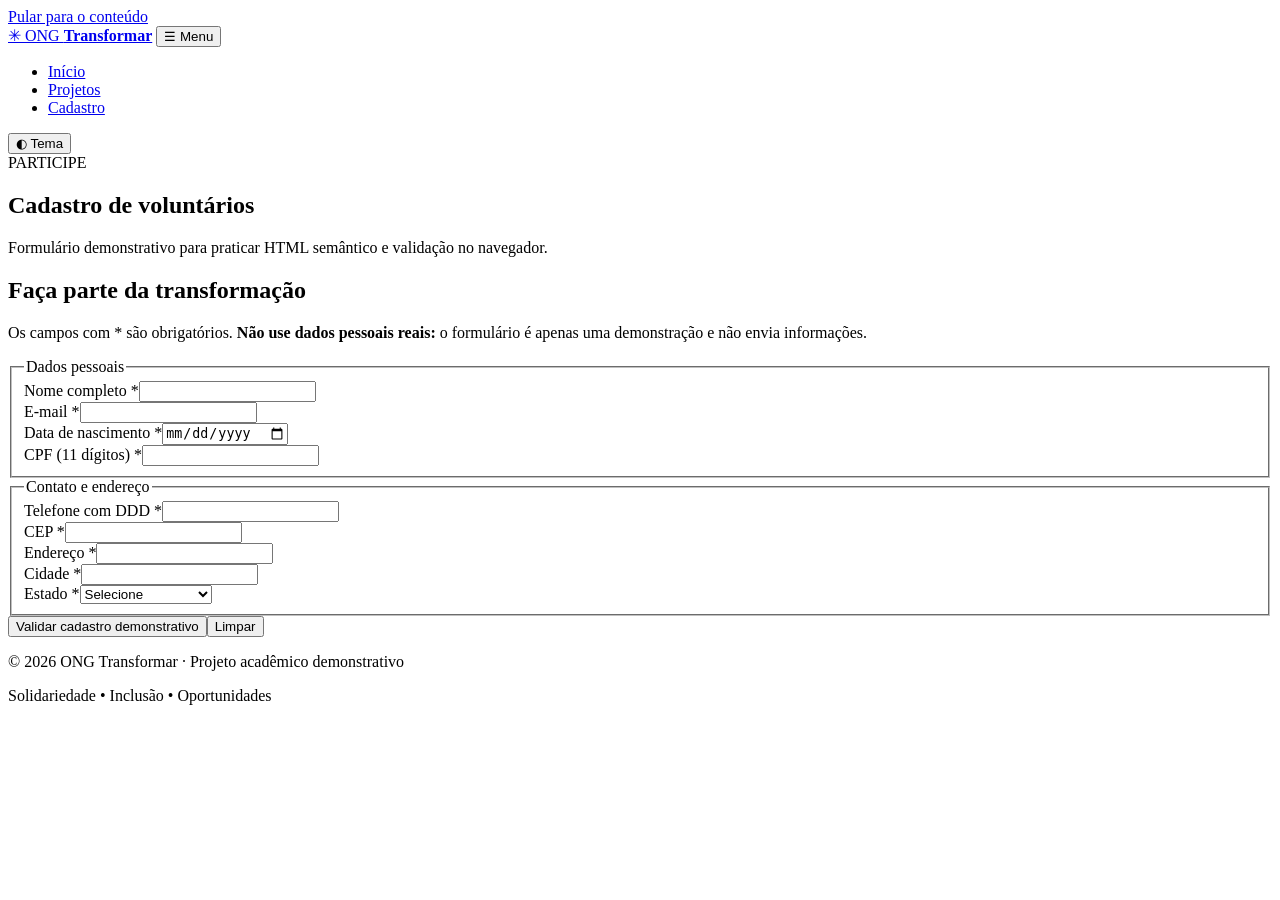
==== cadastro.html @ 96d92989 "feat: adiciona versão inicial da ONG Transformar" ====
<!doctype html>
<html lang="pt-BR">
<head>
<meta charset="utf-8">
<meta name="viewport" content="width=device-width, initial-scale=1">
<meta name="description" content="Conheça os projetos sociais e as oportunidades de voluntariado da ONG Transformar.">
<title>Cadastro | ONG Transformar</title>
<link rel="stylesheet" href="css/style.css">
<script src="js/main.js" defer></script>
</head>
<body>
<a class="skip-link" href="#conteudo">Pular para o conteúdo</a>
<header class="site-header"><div class="container header-inner">
<a class="brand" href="index.html" aria-label="ONG Transformar — página inicial"><span class="brand-icon" aria-hidden="true">✳</span> ONG <strong>Transformar</strong></a>
<button class="menu-toggle" type="button" aria-controls="menu-principal" aria-expanded="false">☰ <span>Menu</span></button>
<nav id="menu-principal" aria-label="Navegação principal"><ul class="nav-list">
<li><a href="index.html" >Início</a></li><li><a href="projetos.html" >Projetos</a></li><li><a href="cadastro.html" aria-current="page">Cadastro</a></li></ul></nav>
<button class="theme-toggle" type="button" aria-label="Ativar modo escuro" aria-pressed="false">◐ <span>Tema</span></button>
</div></header>
<main id="conteudo"><section class="page-heading"><div class="container"><span class="eyebrow">PARTICIPE</span><h1>Cadastro de voluntários</h1><p>Formulário demonstrativo para praticar HTML semântico e validação no navegador.</p></div></section><section class="section container"><div class="form-shell"><h2>Faça parte da transformação</h2><p>Os campos com * são obrigatórios. <strong>Não use dados pessoais reais:</strong> o formulário é apenas uma demonstração e não envia informações.</p><form id="cadastro-form" action="#" method="post" novalidate><fieldset><legend>Dados pessoais</legend><div class="form-grid"><div class="field full"><label for="nome">Nome completo *</label><input id="nome" name="nome" type="text" autocomplete="name" minlength="3" required><span class="error" id="erro-nome"></span></div><div class="field"><label for="email">E-mail *</label><input id="email" name="email" type="email" autocomplete="email" required><span class="error" id="erro-email"></span></div><div class="field"><label for="nascimento">Data de nascimento *</label><input id="nascimento" name="nascimento" type="date" required><span class="error" id="erro-nascimento"></span></div><div class="field"><label for="cpf">CPF (11 dígitos) *</label><input id="cpf" name="cpf" type="text" inputmode="numeric" pattern="[0-9]{11}" maxlength="11" title="Digite 11 números, sem pontos ou traços" required><span class="error" id="erro-cpf"></span></div></div></fieldset><fieldset><legend>Contato e endereço</legend><div class="form-grid"><div class="field"><label for="telefone">Telefone com DDD *</label><input id="telefone" name="telefone" type="tel" inputmode="numeric" pattern="[0-9]{10,11}" maxlength="11" title="Digite 10 ou 11 números, sem pontuação" required><span class="error" id="erro-telefone"></span></div><div class="field"><label for="cep">CEP *</label><input id="cep" name="cep" type="text" inputmode="numeric" pattern="[0-9]{8}" maxlength="8" title="Digite 8 números, sem hífen" required><span class="error" id="erro-cep"></span></div><div class="field full"><label for="endereco">Endereço *</label><input id="endereco" name="endereco" type="text" autocomplete="street-address" required><span class="error" id="erro-endereco"></span></div><div class="field"><label for="cidade">Cidade *</label><input id="cidade" name="cidade" type="text" autocomplete="address-level2" required><span class="error" id="erro-cidade"></span></div><div class="field"><label for="estado">Estado *</label><select id="estado" name="estado" autocomplete="address-level1" required><option value="">Selecione</option><option value="SP">São Paulo</option><option value="RJ">Rio de Janeiro</option><option value="MG">Minas Gerais</option><option value="PR">Paraná</option><option value="BA">Bahia</option><option value="RS">Rio Grande do Sul</option><option value="SC">Santa Catarina</option><option value="OUTRO">Outro</option></select><span class="error" id="erro-estado"></span></div></div></fieldset><div class="form-actions"><button class="button" type="submit">Validar cadastro demonstrativo</button><button class="button button-outline" type="reset">Limpar</button></div></form></div></section><div id="success-dialog" class="dialog-backdrop" hidden><div class="dialog" role="dialog" aria-modal="true" aria-labelledby="dialog-title" aria-describedby="dialog-desc"><h2 id="dialog-title">Formulário validado!</h2><p id="dialog-desc">Os dados de demonstração passaram pela validação do navegador. Nenhuma informação foi enviada ou armazenada.</p><button class="button" id="close-dialog" type="button">Fechar</button></div></div></main>
<footer class="site-footer"><div class="container footer-inner"><p>© 2026 ONG Transformar · Projeto acadêmico demonstrativo</p><p>Solidariedade • Inclusão • Oportunidades</p></div></footer>
<div id="toast" class="toast" role="status" aria-live="polite" hidden></div>
</body></html>
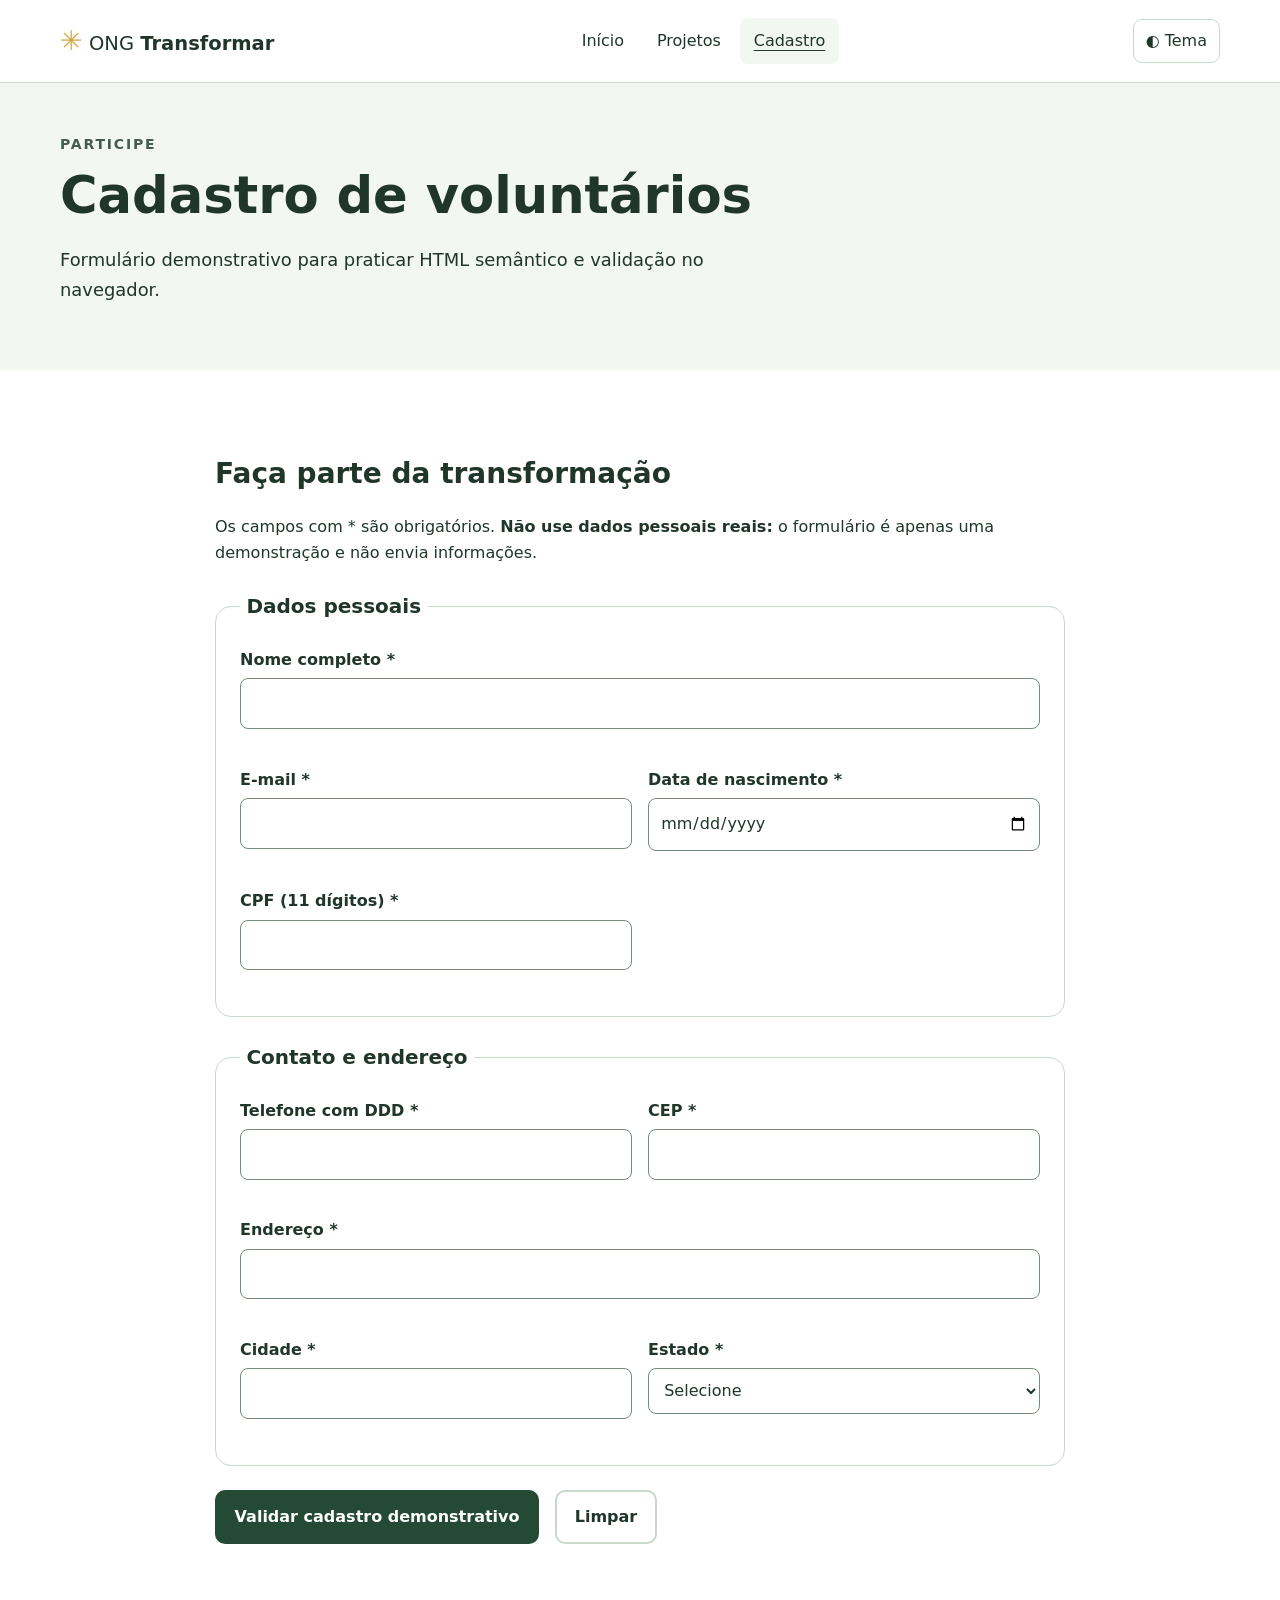
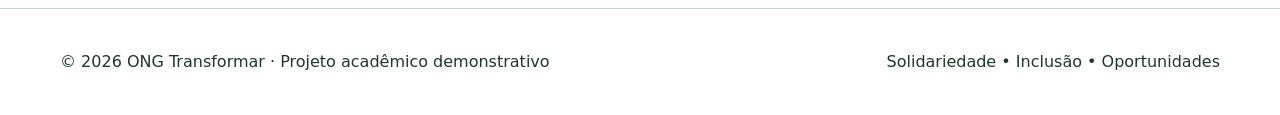
==== commit a8850923: "Add files via upload" ====
--- a/cadastro.html
+++ b/cadastro.html
@@ -5,8 +5,8 @@
 <meta name="viewport" content="width=device-width, initial-scale=1">
 <meta name="description" content="Conheça os projetos sociais e as oportunidades de voluntariado da ONG Transformar.">
 <title>Cadastro | ONG Transformar</title>
-<link rel="stylesheet" href="css/style.css">
-<script src="js/main.js" defer></script>
+<link rel="stylesheet" href="style.css">
+<script src="main.js" defer></script>
 </head>
 <body>
 <a class="skip-link" href="#conteudo">Pular para o conteúdo</a>
--- a/style.css
+++ b/style.css
@@ -0,0 +1,10 @@
+/* ONG Transformar — design system e layout responsivo */
+:root{color-scheme:light;--bg:#fff;--surface:#f2f7f2;--text:#20362a;--muted:#455b4d;--brand:#244a35;--accent:#d6a64c;--border:#cad8cc;--danger:#a32222;--focus:#c27c00;--radius:16px;--space-1:.5rem;--space-2:1rem;--space-3:1.5rem;--space-4:2rem;--space-5:3rem;--space-6:4rem;--fs-1:.875rem;--fs-2:1rem;--fs-3:1.25rem;--fs-4:1.75rem;--fs-5:clamp(2.4rem,5vw,4.4rem);font-family:system-ui,-apple-system,Segoe UI,Arial,sans-serif}
+:root[data-theme="dark"]{color-scheme:dark;--bg:#121c16;--surface:#1d3024;--text:#f4f8f4;--muted:#d1dfd4;--brand:#b7e1c3;--accent:#f3c66c;--border:#506956;--danger:#ffb6b6;--focus:#ffd478}
+*{box-sizing:border-box}html{scroll-behavior:smooth}body{margin:0;background:var(--bg);color:var(--text);line-height:1.65}img{max-width:100%;height:auto}a{color:inherit}button,input,select{font:inherit}button{cursor:pointer}:focus-visible{outline:3px solid var(--focus);outline-offset:3px}.container{width:min(1160px,calc(100% - 2rem));margin-inline:auto}.skip-link{position:absolute;top:-5rem;left:1rem;z-index:99;background:var(--bg);padding:.7rem}.skip-link:focus{top:1rem}.site-header{border-bottom:1px solid var(--border);background:var(--bg)}.header-inner{min-height:82px;display:flex;align-items:center;gap:1.5rem;justify-content:space-between}.brand{text-decoration:none;font-size:1.22rem;white-space:nowrap}.brand-icon{color:var(--accent);font-size:1.7rem}.nav-list{list-style:none;display:flex;gap:.35rem;padding:0;margin:0}.nav-list a{display:block;padding:.6rem .85rem;text-decoration:none;border-radius:8px}.nav-list a:hover,.nav-list a[aria-current]{background:var(--surface);text-decoration:underline;text-underline-offset:4px}.menu-toggle{display:none}.theme-toggle,.menu-toggle{border:1px solid var(--border);border-radius:9px;padding:.5rem .75rem;background:var(--bg);color:var(--text)}.hero{background:var(--surface);padding:var(--space-6) 0}.hero-grid,.two-cols{display:grid;grid-template-columns:repeat(12,minmax(0,1fr));gap:var(--space-4);align-items:center}.hero-copy,.two-cols>div{grid-column:span 6}.hero-image{grid-column:span 6;border-radius:var(--radius);aspect-ratio:3/2;object-fit:cover}.eyebrow{font-size:var(--fs-1);font-weight:750;letter-spacing:.13em;color:var(--muted)}h1,h2,h3{line-height:1.18}h1{font-size:var(--fs-5);margin:.5rem 0 1.2rem}h2{font-size:var(--fs-4)}h3{font-size:var(--fs-3)}.hero-copy>p,.intro,.page-heading p{max-width:65ch;font-size:1.12rem}.actions,.form-actions{display:flex;gap:var(--space-2);flex-wrap:wrap}.button{display:inline-block;background:#244a35;color:#fff;text-decoration:none;border:2px solid #244a35;border-radius:10px;padding:.75rem 1.1rem;font-weight:700}.button:hover{background:#173222}.button-outline{background:transparent;color:var(--text);border-color:var(--border)}.button-outline:hover{background:var(--surface)}.section{padding:var(--space-6) 0}.section-soft,.page-heading{background:var(--surface)}.page-heading{padding:var(--space-5) 0}.page-heading h1{font-size:clamp(2.1rem,4vw,3.4rem)}.cards{display:grid;grid-template-columns:repeat(12,minmax(0,1fr));gap:var(--space-3);margin-top:var(--space-4)}.card{grid-column:span 4;border:1px solid var(--border);border-radius:var(--radius);padding:var(--space-3);background:var(--bg)}.card h3{margin:.6rem 0}.card-icon{font-size:2rem;color:var(--muted)}.badge{display:inline-block;padding:.2rem .65rem;border-radius:999px;background:var(--surface);border:1px solid var(--border);font-size:var(--fs-1);font-weight:700}.check-list{padding-left:1.3rem}.check-list li{margin-bottom:.45rem}.notice{border-left:4px solid var(--accent);padding-left:1rem}.text-link{font-weight:700}.site-footer{border-top:1px solid var(--border);padding:var(--space-3) 0}.footer-inner{display:flex;justify-content:space-between;gap:1rem;flex-wrap:wrap}address{font-style:normal}.form-shell{max-width:850px;margin:auto}.form-shell fieldset{border:1px solid var(--border);border-radius:var(--radius);padding:var(--space-3);margin:var(--space-3) 0}.form-shell legend{font-size:var(--fs-3);font-weight:700;padding:0 .4rem}.form-grid{display:grid;grid-template-columns:repeat(12,minmax(0,1fr));gap:var(--space-2)}.field{grid-column:span 6;display:flex;flex-direction:column;gap:.3rem}.field.full{grid-column:span 12}.field label{font-weight:650}.field input,.field select{width:100%;padding:.7rem;border:1px solid #778c7a;border-radius:8px;background:var(--bg);color:var(--text)}.field [aria-invalid="true"]{border:2px solid var(--danger)}.error{font-size:var(--fs-1);color:var(--danger);min-height:1.2em}.toast{position:fixed;bottom:1rem;right:1rem;max-width:min(400px,90vw);background:var(--text);color:var(--bg);padding:1rem;border-radius:10px;z-index:40}.dialog-backdrop{position:fixed;inset:0;background:#000a;display:grid;place-items:center;padding:1rem;z-index:50}.dialog{width:min(470px,100%);background:var(--bg);color:var(--text);padding:2rem;border-radius:var(--radius)}[hidden]{display:none!important}
+@media(max-width:1100px){.hero-grid{gap:1.5rem}.hero-copy{grid-column:span 7}.hero-image{grid-column:span 5}}
+@media(max-width:900px){.hero-copy,.hero-image,.two-cols>div{grid-column:span 12}.hero-image{max-height:420px;width:100%}.card{grid-column:span 6}}
+@media(max-width:700px){.header-inner{flex-wrap:wrap;padding:.75rem 0}.menu-toggle{display:block;margin-left:auto}.site-header nav{width:100%;order:4}.site-header nav:not(.is-open){display:none}.nav-list{flex-direction:column}.theme-toggle{order:3}.hero{padding:3rem 0}}
+@media(max-width:520px){.cards{gap:1rem}.card,.field{grid-column:span 12}.section{padding:3rem 0}.footer-inner{display:block}}
+@media(max-width:380px){.brand{font-size:1rem}.theme-toggle span{display:none}.actions .button{width:100%;text-align:center}}
+@media(prefers-reduced-motion:reduce){html{scroll-behavior:auto}*,*::before,*::after{animation-duration:.01ms!important;transition-duration:.01ms!important}}
